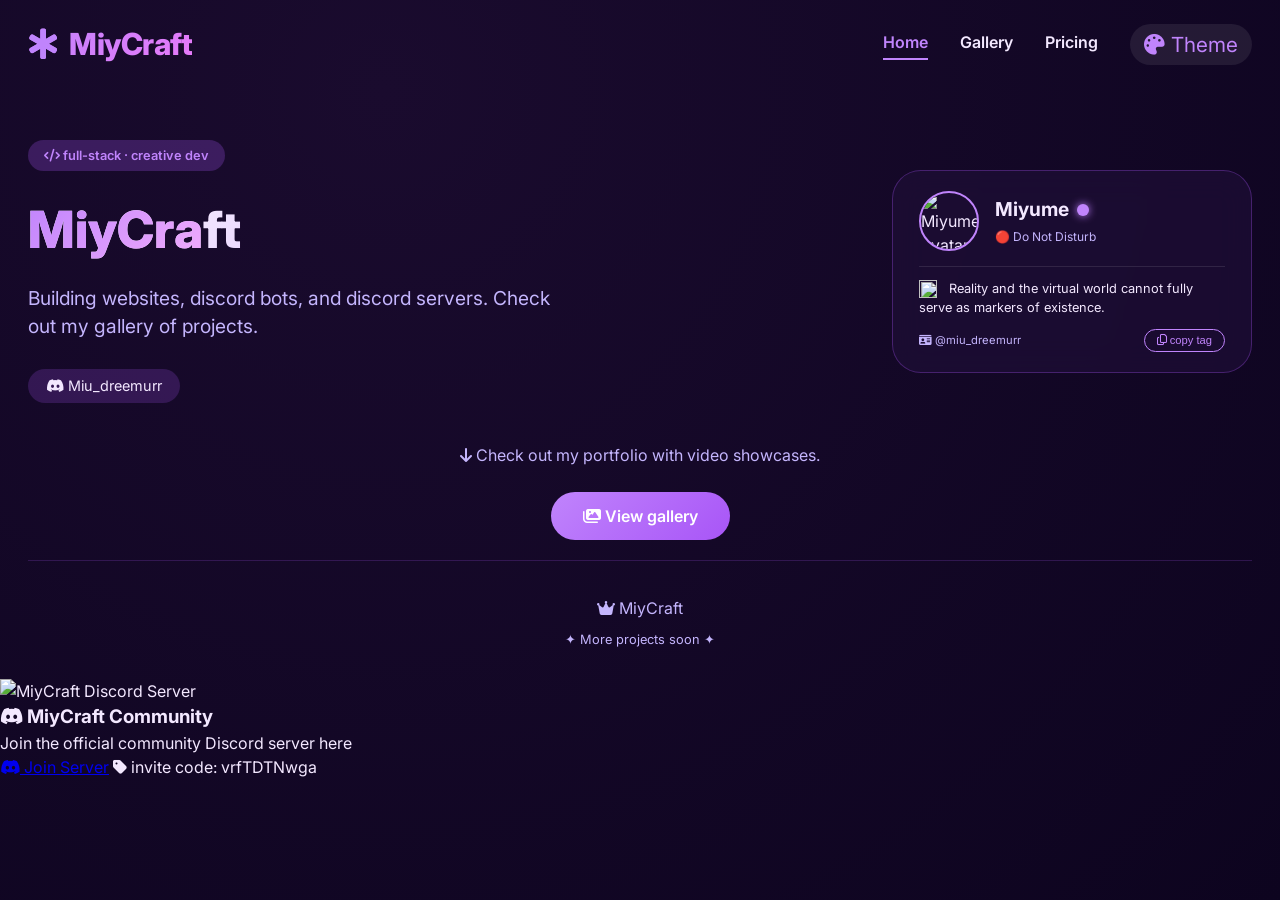
==== index.html @ d03a0222 "Update index.html" ====
<!DOCTYPE html>
<html lang="en">
<head>
    <meta charset="UTF-8">
    <meta name="viewport" content="width=device-width, initial-scale=1.0">
    <title>MiyCraft | Home</title>
    <link rel="stylesheet" href="https://cdnjs.cloudflare.com/ajax/libs/font-awesome/6.4.0/css/all.min.css">
    <link href="https://fonts.googleapis.com/css2?family=Inter:opsz,wght@14..32,300;14..32,400;14..32,600;14..32,700;14..32,800&display=swap" rel="stylesheet">
    <link rel="stylesheet" href="Styles/main.css">
</head>
<body>
    <div class="container">
        <!-- Navigation -->
        <nav class="navbar">
            <a href="index.html" class="logo">
                <i class="fas fa-star-of-life"></i> MiyCraft <span style="color: var(--primary);"></span>
            </a>
            <div class="nav-links">
                <a href="index.html" class="active"> Home </a>
                <a href="page2.html"> Gallery </a>
                <a href="page3.html"> Pricing </a>
                <button class="theme-toggle" id="themeSwitcher"><i class="fas fa-palette"></i> Theme</button>
            </div>
        </nav>

        <!-- Hero Section -->
        <div class="hero-section">
            <div class="dev-info">
                <div class="dev-badge"><i class="fas fa-code"></i> full-stack · creative dev</div>
                <h1><span style="background: linear-gradient(135deg, #c084fc, #f0abfc); -webkit-background-clip:text; background-clip:text; color:transparent;">MiyCra</span>ft</h1>
                <p class="dev-tagline">Building websites, discord bots, and discord servers. Check out my gallery of projects.</p>
                <div class="social-links">
                    <span class="social-badge"><i class="fab fa-discord"></i> Miu_dreemurr</span>
                </div>
            </div>

            <!-- Discord Presence Card with Real User -->
            <div class="discord-card">
                <div class="discord-header">
                    <img id="discordAvatar" class="discord-avatar" src="https://media.discordapp.net/attachments/1042520030799204443/1487931221370732765/9bdca6c7658816bc4db8c72f6656861d_6958034220176550142.png?ex=69caef6f&is=69c99def&hm=e791bcb2f83eee86cd84fc0058ce2e1362f819b1751beb1ea810585240723d12&=&format=webp&quality=lossless&width=805&height=805" alt="Discord Avatar">
                    <div class="discord-user-info">
                        <div class="discord-username">
                            <span id="discordUsername">Miu_dreemurr</span>
                            <span id="discordStatusDot" class="status-dot status-offline"></span>
                        </div>
                        <div class="discord-status-text" id="discordStatusText">Loading...</div>
                    </div>
                </div>
                <div class="discord-activity" id="discordActivity">
                    <i class="fas fa-spinner fa-pulse"></i> Fetching status...
                </div>
                <div style="margin-top: 12px; display: flex; justify-content: space-between; align-items: center;">
                    <span style="font-size: 0.7rem; color: var(--text-muted);"><i class="fas fa-id-card"></i> @<span id="discordUserId">Miu_dreemurr</span></span>
                    <button class="copy-btn" id="copyDiscordBtn"><i class="far fa-copy"></i> copy tag</button>
                </div>
            </div>
        </div>
        <!-- Quick Intro -->
        <div style="text-align: center; margin: 40px 0 20px;">
            <p style="color: var(--text-muted); max-width: 700px; margin: 0 auto;">
                <i class="fas fa-arrow-down"></i> Check out my portfolio with video showcases.
            </p>
            <a href="page2.html" style="display: inline-block; margin-top: 25px; background: linear-gradient(135deg, var(--primary), var(--primary-dark)); padding: 12px 32px; border-radius: 40px; color: white; text-decoration: none; font-weight: 600;">
                <i class="fas fa-images"></i> View gallery
            </a>
        </div>

        <footer class="footer">
            <p><i class="fas fa-crown"></i> MiyCraft</p>
            <p style="margin-top: 10px; font-size: 0.8rem;">✦ More projects soon ✦</p>
        </footer>
    </div>
        <!-- Discord Server Invite Section -->
<div class="discord-server-invite">
    <div class="server-invite-header">
        <img class="server-icon" src="https://images-ext-1.discordapp.net/external/UBAYI2Y2iTibE5dMik9ei4_8s_Qkjs0D5da7uOt4pjQ/https/cdn.discordapp.com/icons/1317073705494646784/560d6574b27b2acfd20a9137ebf30d51.webp?format=webp&width=160&height=160" alt="MiyCraft Discord Server">
        <div class="server-info">
            <h3><i class="fab fa-discord"></i> MiyCraft Community</h3>
            <p>Join the official community Discord server here</p>
        </div>
    </div>
    <div class="invite-link-container">
        <a href="https://discord.gg/vrfTDTNwga" target="_blank" class="invite-btn"><i class="fab fa-discord"></i> Join Server</a>
        <span class="invite-code"><i class="fas fa-tag"></i> invite code: vrfTDTNwga</span>
    </div>
</div>

    <script src="Scripts/main.js"></script>
</body>
</html>
---- Styles/main.css ----
/* styles/main.css - Miyume Dev Purple Theme with Theme Picker */

* {
    margin: 0;
    padding: 0;
    box-sizing: border-box;
}

body {
    font-family: 'Inter', 'Segoe UI', Tahoma, Geneva, Verdana, sans-serif;
    background: radial-gradient(circle at 30% 10%, var(--bg-start), var(--bg-end));
    color: var(--text-light);
    line-height: 1.5;
    transition: background 0.3s ease, color 0.2s ease;
    min-height: 100vh;
}

/* Default Purple Theme */
:root {
    --bg-start: #1a0b2e;
    --bg-end: #0d041f;
    --card-bg: rgba(30, 15, 55, 0.7);
    --border-glow: rgba(180, 90, 255, 0.5);
    --primary: #c084fc;
    --primary-dark: #a855f7;
    --accent: #e879f9;
    --text-light: #f3e8ff;
    --text-muted: #c4b5fd;
    --glass-border: 1px solid rgba(168, 85, 247, 0.3);
}

/* Theme 1: Light */
body.theme-light {
    --bg-start: #f5f0ff;
    --bg-end: #e9e2ff;
    --card-bg: rgba(255, 255, 255, 0.85);
    --border-glow: rgba(124, 58, 237, 0.4);
    --primary: #7c3aed;
    --primary-dark: #6d28d9;
    --accent: #c084fc;
    --text-light: #1e1a2f;
    --text-muted: #4c1d95;
}

/* Theme 2: Dark */
body.theme-dark {
    --bg-start: #050010;
    --bg-end: #020008;
    --card-bg: rgba(15, 8, 28, 0.85);
    --border-glow: rgba(168, 85, 247, 0.7);
    --primary: #d8b4fe;
    --primary-dark: #c084fc;
    --accent: #f0abfc;
    --text-light: #faf5ff;
    --text-muted: #c4b5fd;
}

/* Theme 3: Midnight Blue */
body.theme-midnight {
    --bg-start: #0a0f2a;
    --bg-end: #030617;
    --card-bg: rgba(10, 20, 50, 0.75);
    --border-glow: rgba(59, 130, 246, 0.5);
    --primary: #60a5fa;
    --primary-dark: #3b82f6;
    --accent: #818cf8;
    --text-light: #eef2ff;
    --text-muted: #a5b4fc;
}

/* Theme 4: Cherry Blossom */
body.theme-cherry {
    --bg-start: #2d1a2b;
    --bg-end: #1f0f1c;
    --card-bg: rgba(70, 30, 55, 0.75);
    --border-glow: rgba(244, 114, 182, 0.5);
    --primary: #f472b6;
    --primary-dark: #ec489a;
    --accent: #f9a8d4;
    --text-light: #fff0f5;
    --text-muted: #fbcfe8;
}

/* Theme 5: Ocean Teal */
body.theme-ocean {
    --bg-start: #0f2a2a;
    --bg-end: #051a1a;
    --card-bg: rgba(20, 60, 60, 0.75);
    --border-glow: rgba(45, 212, 191, 0.5);
    --primary: #2dd4bf;
    --primary-dark: #14b8a6;
    --accent: #5eead4;
    --text-light: #ecfdf5;
    --text-muted: #99f6e4;
}

/* Theme 6: Sunset Orange */
body.theme-sunset {
    --bg-start: #2d1a0f;
    --bg-end: #1f0f05;
    --card-bg: rgba(70, 45, 30, 0.75);
    --border-glow: rgba(251, 146, 60, 0.5);
    --primary: #fb923c;
    --primary-dark: #f97316;
    --accent: #fdba74;
    --text-light: #fff7ed;
    --text-muted: #fed7aa;
}

/* Theme 7: Forest Green */
body.theme-forest {
    --bg-start: #0f2a1a;
    --bg-end: #051a0f;
    --card-bg: rgba(30, 70, 40, 0.75);
    --border-glow: rgba(74, 222, 128, 0.5);
    --primary: #4ade80;
    --primary-dark: #22c55e;
    --accent: #86efac;
    --text-light: #f0fdf4;
    --text-muted: #bbf7d0;
}

/* Theme 8: Royal Gold */
body.theme-royal {
    --bg-start: #2a1f0f;
    --bg-end: #1a1205;
    --card-bg: rgba(70, 55, 30, 0.75);
    --border-glow: rgba(250, 204, 21, 0.5);
    --primary: #facc15;
    --primary-dark: #eab308;
    --accent: #fde047;
    --text-light: #fefce8;
    --text-muted: #fef08a;
}

/* Theme 9: Cyberpunk */
body.theme-cyber {
    --bg-start: #1a0f2a;
    --bg-end: #0a0515;
    --card-bg: rgba(40, 20, 60, 0.85);
    --border-glow: rgba(0, 255, 255, 0.6);
    --primary: #0ff;
    --primary-dark: #0cc;
    --accent: #f0f;
    --text-light: #e0f2fe;
    --text-muted: #a5f3fc;
}

/* Theme 10: Lavender Dream */
body.theme-lavender {
    --bg-start: #2a1a3a;
    --bg-end: #1a0f2a;
    --card-bg: rgba(60, 40, 90, 0.75);
    --border-glow: rgba(192, 132, 252, 0.6);
    --primary: #c084fc;
    --primary-dark: #a855f7;
    --accent: #e9d5ff;
    --text-light: #faf5ff;
    --text-muted: #d9c9ff;
}

.container {
    max-width: 1300px;
    margin: 0 auto;
    padding: 0 28px;
}

/* Navigation */
.navbar {
    display: flex;
    justify-content: space-between;
    align-items: center;
    padding: 22px 0;
    flex-wrap: wrap;
    gap: 18px;
}

.logo {
    font-size: 1.9rem;
    font-weight: 800;
    background: linear-gradient(135deg, var(--primary), var(--accent));
    -webkit-background-clip: text;
    background-clip: text;
    color: transparent;
    letter-spacing: -0.5px;
    text-decoration: none;
}

.logo i {
    background: none;
    color: var(--primary);
    margin-right: 6px;
}

.nav-links {
    display: flex;
    gap: 32px;
    align-items: center;
}

.nav-links a {
    color: var(--text-light);
    text-decoration: none;
    font-weight: 600;
    transition: 0.2s;
    border-bottom: 2px solid transparent;
    padding-bottom: 4px;
}

.nav-links a:hover,
.nav-links a.active {
    border-bottom-color: var(--primary);
    color: var(--primary);
}

.theme-toggle {
    background: rgba(255, 255, 255, 0.08);
    border: none;
    font-size: 1.3rem;
    cursor: pointer;
    padding: 8px 14px;
    border-radius: 40px;
    color: var(--primary);
    transition: 0.2s;
    font-family: inherit;
    position: relative;
}

/* Theme Picker Modal */
.theme-picker-modal {
    position: fixed;
    top: 0;
    left: 0;
    width: 100%;
    height: 100%;
    background: rgba(0, 0, 0, 0.7);
    backdrop-filter: blur(8px);
    z-index: 2000;
    display: flex;
    align-items: center;
    justify-content: center;
    visibility: hidden;
    opacity: 0;
    transition: 0.2s;
}

.theme-picker-modal.active {
    visibility: visible;
    opacity: 1;
}

.theme-picker-content {
    background: var(--card-bg);
    backdrop-filter: blur(20px);
    border-radius: 2rem;
    padding: 28px;
    max-width: 500px;
    width: 90%;
    border: var(--glass-border);
    text-align: center;
}

.theme-picker-content h3 {
    color: var(--primary);
    margin-bottom: 20px;
    font-size: 1.5rem;
}

.theme-grid {
    display: grid;
    grid-template-columns: repeat(auto-fill, minmax(100px, 1fr));
    gap: 12px;
    margin: 20px 0;
}

.theme-option {
    padding: 12px 8px;
    border-radius: 40px;
    cursor: pointer;
    font-weight: 600;
    transition: all 0.2s;
    text-align: center;
    font-size: 0.85rem;
}

.theme-option:hover {
    transform: scale(1.02);
}

.close-theme-picker {
    background: var(--primary);
    border: none;
    padding: 10px 24px;
    border-radius: 40px;
    color: white;
    cursor: pointer;
    font-weight: 600;
    margin-top: 12px;
}

/* Hero Section */
.hero-section {
    display: flex;
    flex-wrap: wrap;
    gap: 40px;
    margin: 50px 0 40px;
    align-items: center;
    justify-content: space-between;
}

.dev-info {
    flex: 1.2;
}

.dev-badge {
    display: inline-block;
    background: rgba(168, 85, 247, 0.25);
    padding: 6px 16px;
    border-radius: 40px;
    font-size: 0.8rem;
    font-weight: 600;
    color: var(--primary);
    margin-bottom: 20px;
}

.dev-info h1 {
    font-size: 3.2rem;
    font-weight: 800;
    background: linear-gradient(135deg, #fff, var(--primary));
    -webkit-background-clip: text;
    background-clip: text;
    color: transparent;
    margin-bottom: 16px;
}

.dev-tagline {
    font-size: 1.2rem;
    color: var(--text-muted);
    margin-bottom: 28px;
    max-width: 550px;
}

.social-links {
    display: flex;
    gap: 14px;
    flex-wrap: wrap;
    margin-top: 12px;
}

.social-badge {
    background: rgba(168, 85, 247, 0.2);
    padding: 6px 18px;
    border-radius: 30px;
    font-size: 0.9rem;
}

/* Discord Card with Real User */
.discord-card {
    background: var(--card-bg);
    backdrop-filter: blur(16px);
    border-radius: 1.8rem;
    padding: 20px 26px;
    border: var(--glass-border);
    max-width: 360px;
    width: 100%;
    transition: all 0.3s;
}

.discord-header {
    display: flex;
    align-items: center;
    gap: 16px;
    margin-bottom: 15px;
}

.discord-avatar {
    width: 60px;
    height: 60px;
    border-radius: 50%;
    object-fit: cover;
    border: 2px solid var(--primary);
}

.discord-user-info {
    flex: 1;
}

.discord-username {
    font-weight: 700;
    font-size: 1.2rem;
    display: flex;
    align-items: center;
    gap: 8px;
    flex-wrap: wrap;
}

.status-dot {
    width: 12px;
    height: 12px;
    border-radius: 50%;
    display: inline-block;
}

.status-online { background: #23a55a; box-shadow: 0 0 6px #23a55a; }
.status-idle { background: #f0b232; }
.status-dnd { background: #ed4245; }
.status-offline { background: #80848e; }

.discord-badge {
    font-size: 0.7rem;
    background: rgba(88, 101, 242, 0.3);
    padding: 2px 8px;
    border-radius: 20px;
}

.discord-status-text {
    font-size: 0.75rem;
    color: var(--text-muted);
    margin-top: 4px;
}

.discord-activity {
    margin-top: 12px;
    padding-top: 12px;
    border-top: 1px solid rgba(255, 255, 255, 0.1);
    font-size: 0.8rem;
}

.copy-btn {
    background: none;
    border: 1px solid var(--primary);
    padding: 4px 12px;
    border-radius: 30px;
    color: var(--primary);
    cursor: pointer;
    font-size: 0.7rem;
    transition: 0.2s;
}

.copy-btn:hover {
    background: var(--primary);
    color: #0f071b;
}

/* Gallery Page Styles */
.gallery-header {
    margin: 30px 0 20px;
    text-align: center;
}

.gallery-header h2 {
    font-size: 2.2rem;
    background: linear-gradient(125deg, var(--primary), var(--accent));
    -webkit-background-clip: text;
    background-clip: text;
    color: transparent;
}

.filter-bar {
    display: flex;
    justify-content: center;
    gap: 18px;
    flex-wrap: wrap;
    margin: 30px 0 40px;
}

.filter-btn {
    background: rgba(168, 85, 247, 0.2);
    border: none;
    padding: 10px 28px;
    border-radius: 40px;
    font-weight: 600;
    color: var(--text-light);
    cursor: pointer;
    backdrop-filter: blur(4px);
    transition: all 0.2s;
    font-family: inherit;
}

.filter-btn.active,
.filter-btn:hover {
    background: var(--primary);
    color: #0f071b;
    box-shadow: 0 4px 14px rgba(168, 85, 247, 0.5);
}

.gallery-grid {
    display: grid;
    grid-template-columns: repeat(auto-fill, minmax(340px, 1fr));
    gap: 32px;
    margin: 30px 0 60px;
}

.project-card {
    background: var(--card-bg);
    backdrop-filter: blur(12px);
    border-radius: 1.8rem;
    overflow: hidden;
    border: var(--glass-border);
    transition: all 0.3s ease;
    display: flex;
    flex-direction: column;
}

.project-card:hover {
    transform: translateY(-6px);
    border-color: var(--primary);
    box-shadow: 0 20px 30px -12px rgba(0, 0, 0, 0.4);
}

.video-wrapper {
    position: relative;
    padding-bottom: 56.25%;
    height: 0;
    background: #0a0415;
}

.video-wrapper iframe {
    position: absolute;
    top: 0;
    left: 0;
    width: 100%;
    height: 100%;
    border: none;
}

.card-content {
    padding: 20px;
}

.card-content h3 {
    font-size: 1.45rem;
    margin-bottom: 8px;
    color: var(--primary);
}

.card-content p {
    color: var(--text-muted);
    font-size: 0.85rem;
    margin-bottom: 12px;
    line-height: 1.45;
}

.tech-stack {
    display: flex;
    flex-wrap: wrap;
    gap: 8px;
    margin: 12px 0;
}

.tech-badge {
    background: rgba(168, 85, 247, 0.2);
    padding: 4px 12px;
    border-radius: 30px;
    font-size: 0.7rem;
    font-weight: 500;
}

.card-footer {
    display: flex;
    justify-content: space-between;
    align-items: center;
    margin-top: 12px;
}

.project-type {
    font-size: 0.7rem;
    background: rgba(124, 58, 237, 0.3);
    padding: 4px 12px;
    border-radius: 30px;
}

.yt-link {
    color: var(--primary);
    text-decoration: none;
    font-weight: 600;
    font-size: 0.8rem;
    display: inline-flex;
    align-items: center;
    gap: 6px;
}

.back-home {
    display: inline-flex;
    align-items: center;
    gap: 8px;
    margin: 20px 0 10px;
    color: var(--primary);
    text-decoration: none;
    font-weight: 500;
}

/* Footer */
.footer {
    text-align: center;
    padding: 35px 0 30px;
    border-top: 1px solid rgba(168, 85, 247, 0.2);
    margin-top: 20px;
    color: var(--text-muted);
}

/* Responsive */
@media (max-width: 700px) {
    .hero-section {
        flex-direction: column;
    }
    .gallery-grid {
        grid-template-columns: 1fr;
    }
    .dev-info h1 {
        font-size: 2.3rem;
    }
    .nav-links {
        gap: 20px;
    }
    .theme-grid {
        grid-template-columns: repeat(auto-fill, minmax(80px, 1fr));
    }
}
/* Visitor Counter Styles */
.visitor-counter-wrapper {
    margin-top: 16px;
    padding-top: 12px;
    border-top: 1px solid rgba(255, 255, 255, 0.1);
    display: flex;
    align-items: center;
    gap: 12px;
}

.counter-icon {
    width: 36px;
    height: 36px;
    background: rgba(168, 85, 247, 0.2);
    border-radius: 50%;
    display: flex;
    align-items: center;
    justify-content: center;
    font-size: 1.1rem;
    color: var(--primary);
}

.counter-stats {
    display: flex;
    flex-direction: column;
}

.counter-label {
    font-size: 0.65rem;
    text-transform: uppercase;
    letter-spacing: 1px;
    color: var(--text-muted);
    opacity: 0.7;
}

.counter-number {
    font-size: 1.4rem;
    font-weight: 700;
    color: var(--primary);
    line-height: 1.2;
}
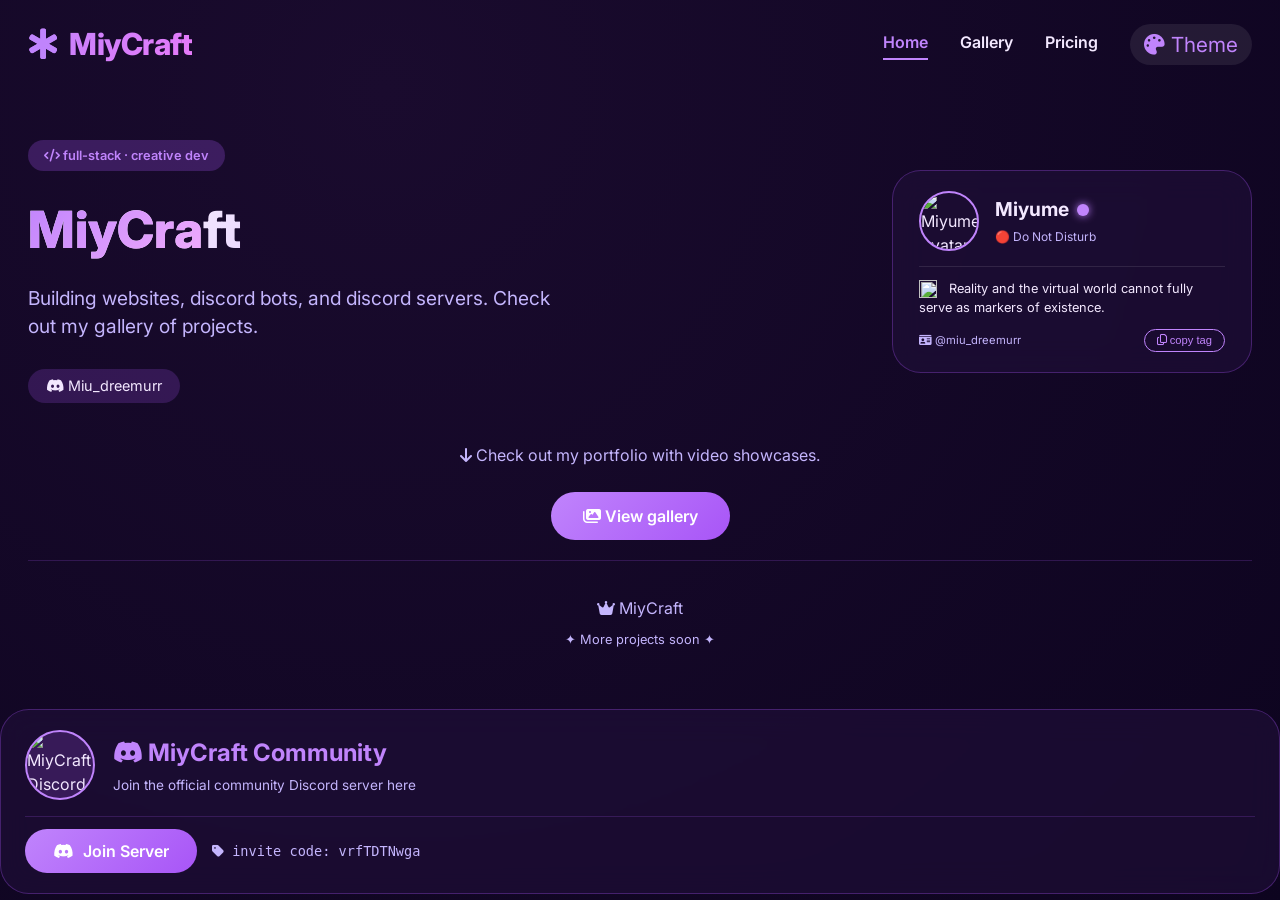
==== commit 881f93ee: "Update index.html" ====
--- a/index.html
+++ b/index.html
@@ -70,7 +70,7 @@
             <p style="margin-top: 10px; font-size: 0.8rem;">✦ More projects soon ✦</p>
         </footer>
     </div>
-        <!-- Discord Server Invite Section -->
+    <!-- Discord Server Invite Section -->
 <div class="discord-server-invite">
     <div class="server-invite-header">
         <img class="server-icon" src="https://images-ext-1.discordapp.net/external/UBAYI2Y2iTibE5dMik9ei4_8s_Qkjs0D5da7uOt4pjQ/https/cdn.discordapp.com/icons/1317073705494646784/560d6574b27b2acfd20a9137ebf30d51.webp?format=webp&width=160&height=160" alt="MiyCraft Discord Server">
--- a/Styles/main.css
+++ b/Styles/main.css
@@ -1,4 +1,4 @@
-/* styles/main.css - Miyume Dev Purple Theme with Theme Picker */
+/* MiyCraft Main */
 
 * {
     margin: 0;
@@ -658,4 +658,71 @@
     color: var(--primary);
     line-height: 1.2;
 }
-
+/* Discord Server Invite Section */
+.discord-server-invite {
+    margin: 30px 0 20px;
+    padding: 20px 24px;
+    background: var(--card-bg);
+    backdrop-filter: blur(16px);
+    border-radius: 1.8rem;
+    border: var(--glass-border);
+    transition: all 0.3s ease;
+}
+.discord-server-invite:hover {
+    border-color: var(--primary);
+    transform: translateY(-3px);
+}
+.server-invite-header {
+    display: flex;
+    align-items: center;
+    gap: 18px;
+    flex-wrap: wrap;
+    margin-bottom: 16px;
+}
+.server-icon {
+    width: 70px;
+    height: 70px;
+    border-radius: 50%;
+    object-fit: cover;
+    border: 2px solid var(--primary);
+    background: rgba(168, 85, 247, 0.2);
+}
+.server-info h3 {
+    font-size: 1.5rem;
+    margin-bottom: 4px;
+    color: var(--primary);
+}
+.server-info p {
+    color: var(--text-muted);
+    font-size: 0.85rem;
+}
+.invite-link-container {
+    display: flex;
+    align-items: center;
+    gap: 15px;
+    flex-wrap: wrap;
+    margin-top: 12px;
+    padding-top: 12px;
+    border-top: 1px solid rgba(168, 85, 247, 0.2);
+}
+.invite-btn {
+    background: linear-gradient(135deg, var(--primary), var(--primary-dark));
+    padding: 10px 28px;
+    border-radius: 40px;
+    color: white;
+    text-decoration: none;
+    font-weight: 600;
+    display: inline-flex;
+    align-items: center;
+    gap: 10px;
+    transition: 0.2s;
+}
+.invite-btn:hover {
+    transform: scale(1.02);
+    box-shadow: 0 4px 14px rgba(168, 85, 247, 0.4);
+}
+.invite-code {
+    font-size: 0.85rem;
+    color: var(--text-muted);
+    font-family: monospace;
+}
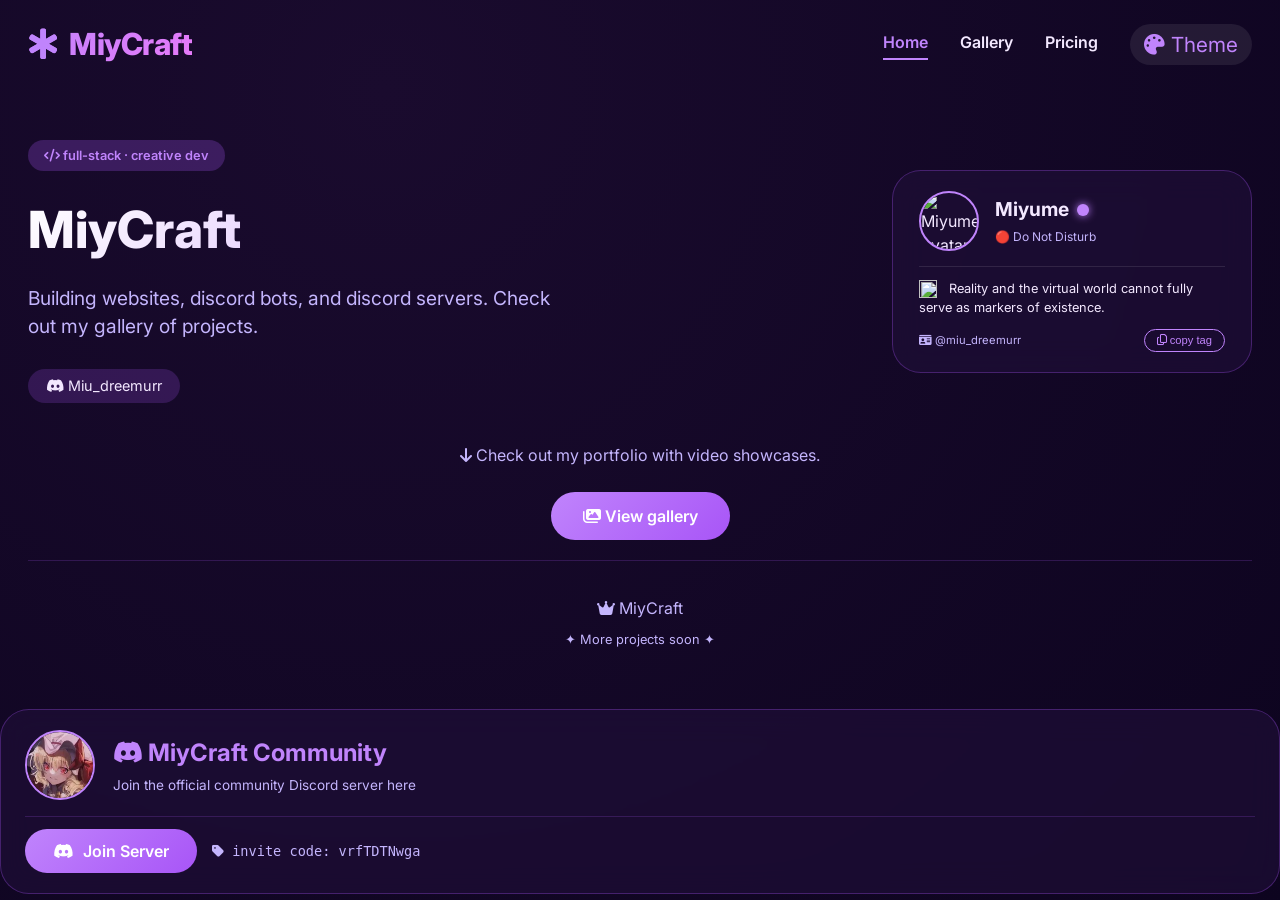
==== commit 6c2a2f21: "Update index.html" ====
--- a/index.html
+++ b/index.html
@@ -27,7 +27,7 @@
         <div class="hero-section">
             <div class="dev-info">
                 <div class="dev-badge"><i class="fas fa-code"></i> full-stack · creative dev</div>
-                <h1><span style="background: linear-gradient(135deg, #c084fc, #f0abfc); -webkit-background-clip:text; background-clip:text; color:transparent;">MiyCra</span>ft</h1>
+                <h1><span style="background: linear-gradient(135deg, #c084fc, #f0abfc); -webkit-background-clip:text; background-clip:text; color:transparent;"></span>MiyCraft</h1>
                 <p class="dev-tagline">Building websites, discord bots, and discord servers. Check out my gallery of projects.</p>
                 <div class="social-links">
                     <span class="social-badge"><i class="fab fa-discord"></i> Miu_dreemurr</span>
@@ -73,7 +73,7 @@
     <!-- Discord Server Invite Section -->
 <div class="discord-server-invite">
     <div class="server-invite-header">
-        <img class="server-icon" src="https://images-ext-1.discordapp.net/external/UBAYI2Y2iTibE5dMik9ei4_8s_Qkjs0D5da7uOt4pjQ/https/cdn.discordapp.com/icons/1317073705494646784/560d6574b27b2acfd20a9137ebf30d51.webp?format=webp&width=160&height=160" alt="MiyCraft Discord Server">
+       <img class="server-icon" src="Images/server.png" alt="MiyCraft Discord Server">
         <div class="server-info">
             <h3><i class="fab fa-discord"></i> MiyCraft Community</h3>
             <p>Join the official community Discord server here</p>
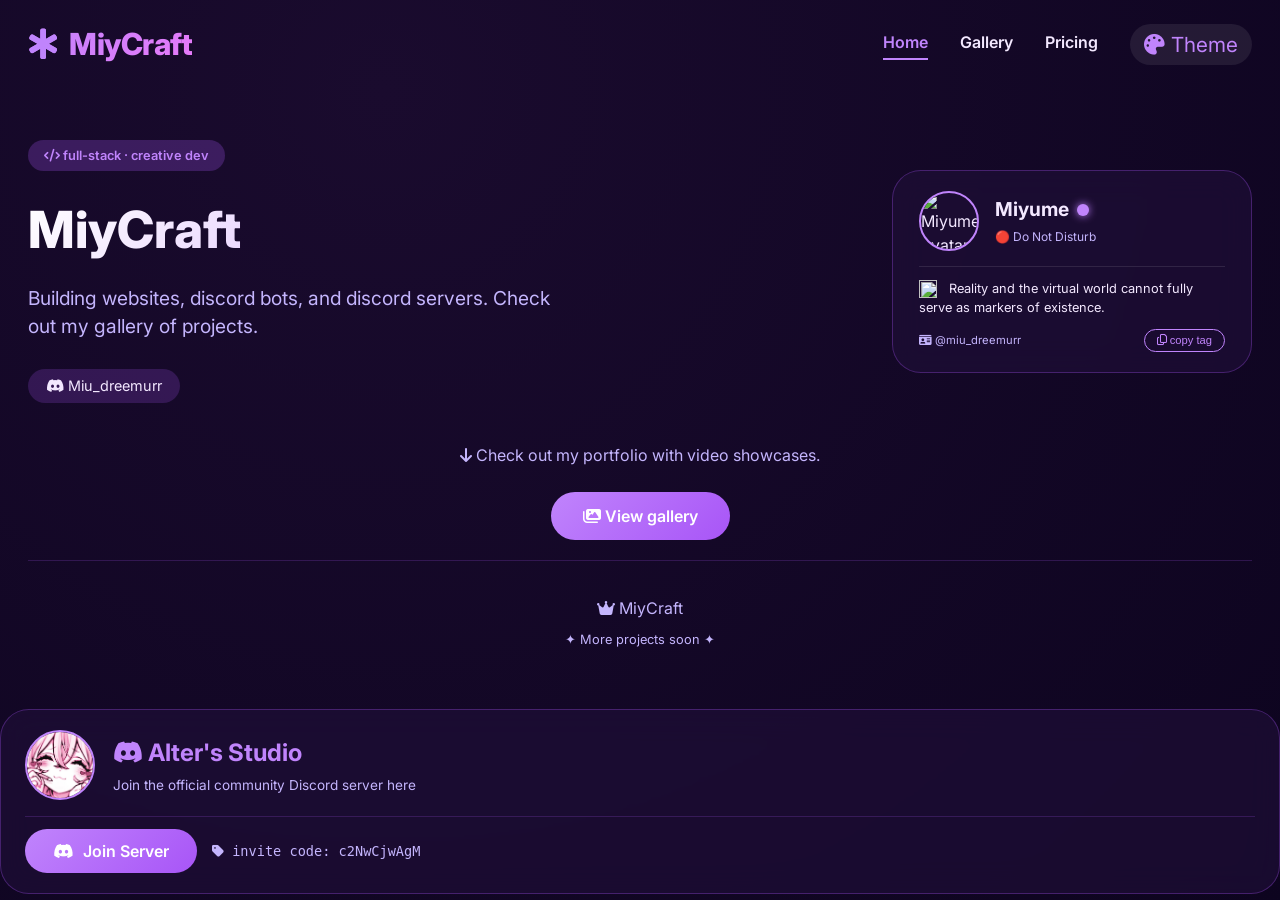
==== commit d6a97241: "Update index.html" ====
--- a/index.html
+++ b/index.html
@@ -75,13 +75,13 @@
     <div class="server-invite-header">
        <img class="server-icon" src="Images/server.png" alt="MiyCraft Discord Server">
         <div class="server-info">
-            <h3><i class="fab fa-discord"></i> MiyCraft Community</h3>
+            <h3><i class="fab fa-discord"></i> Alter's Studio </h3>
             <p>Join the official community Discord server here</p>
         </div>
     </div>
     <div class="invite-link-container">
-        <a href="https://discord.gg/vrfTDTNwga" target="_blank" class="invite-btn"><i class="fab fa-discord"></i> Join Server</a>
-        <span class="invite-code"><i class="fas fa-tag"></i> invite code: vrfTDTNwga</span>
+        <a href="https://discord.gg/c2NwCjwAgM" target="_blank" class="invite-btn"><i class="fab fa-discord"></i> Join Server</a>
+        <span class="invite-code"><i class="fas fa-tag"></i> invite code: c2NwCjwAgM</span>
     </div>
 </div>
 
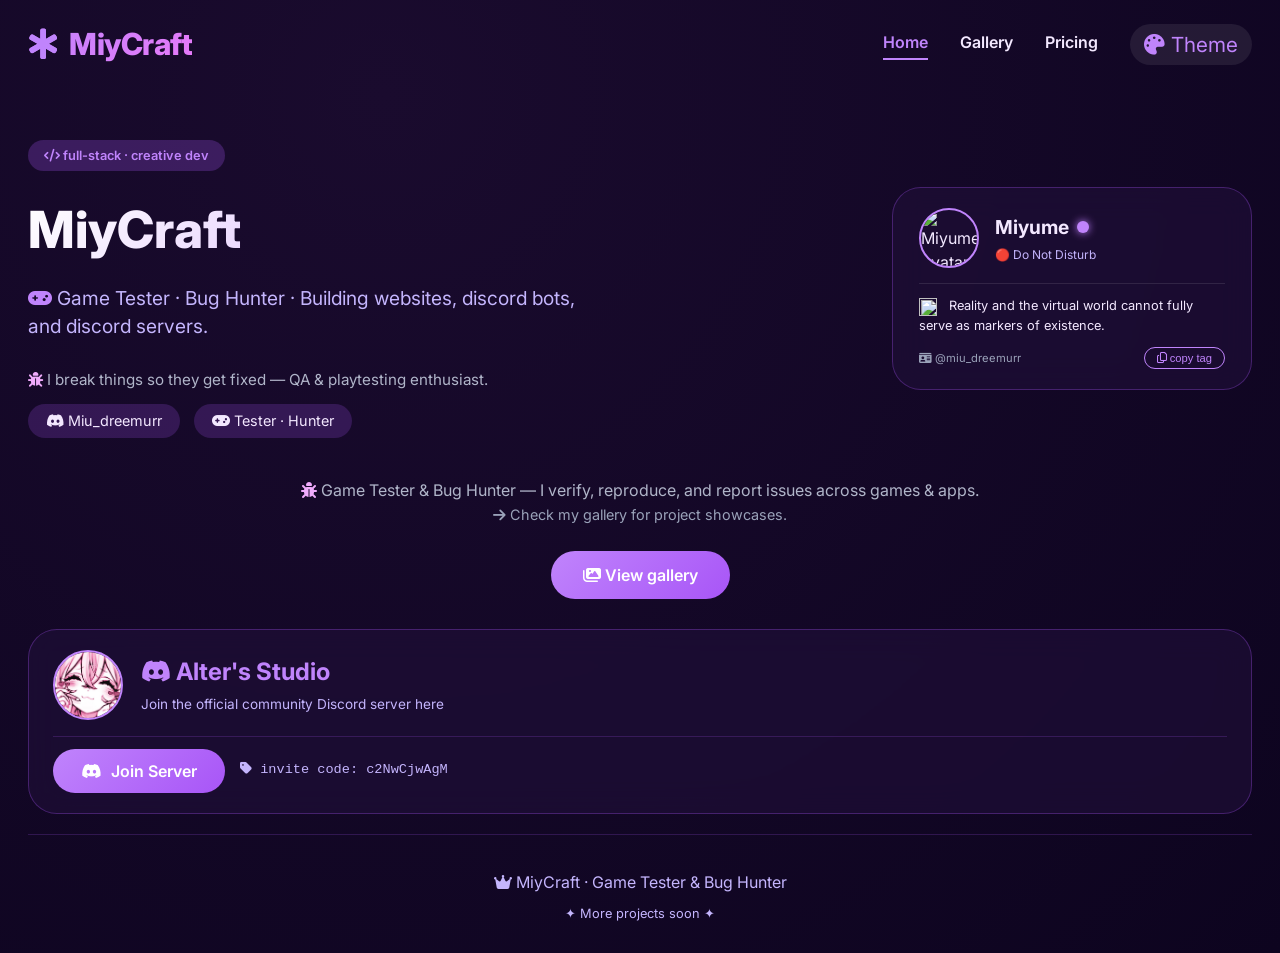
==== commit 06b2774d: "Update index.html" ====
--- a/index.html
+++ b/index.html
@@ -1,19 +1,19 @@
 <!DOCTYPE html>
 <html lang="en">
 <head>
-    <meta charset="UTF-8">
-    <meta name="viewport" content="width=device-width, initial-scale=1.0">
+    <meta charset="UTF-8" />
+    <meta name="viewport" content="width=device-width, initial-scale=1.0" />
     <title>MiyCraft | Home</title>
-    <link rel="stylesheet" href="https://cdnjs.cloudflare.com/ajax/libs/font-awesome/6.4.0/css/all.min.css">
-    <link href="https://fonts.googleapis.com/css2?family=Inter:opsz,wght@14..32,300;14..32,400;14..32,600;14..32,700;14..32,800&display=swap" rel="stylesheet">
-    <link rel="stylesheet" href="Styles/main.css">
+    <link rel="stylesheet" href="https://cdnjs.cloudflare.com/ajax/libs/font-awesome/6.4.0/css/all.min.css" />
+    <link href="https://fonts.googleapis.com/css2?family=Inter:opsz,wght@14..32,300;14..32,400;14..32,600;14..32,700;14..32,800&display=swap" rel="stylesheet" />
+    <link rel="stylesheet" href="Styles/main.css" />
 </head>
 <body>
     <div class="container">
         <!-- Navigation -->
         <nav class="navbar">
             <a href="index.html" class="logo">
-                <i class="fas fa-star-of-life"></i> MiyCraft <span style="color: var(--primary);"></span>
+                <i class="fas fa-star-of-life"></i> MiyCraft
             </a>
             <div class="nav-links">
                 <a href="index.html" class="active"> Home </a>
@@ -27,64 +27,77 @@
         <div class="hero-section">
             <div class="dev-info">
                 <div class="dev-badge"><i class="fas fa-code"></i> full-stack · creative dev</div>
-                <h1><span style="background: linear-gradient(135deg, #c084fc, #f0abfc); -webkit-background-clip:text; background-clip:text; color:transparent;"></span>MiyCraft</h1>
-                <p class="dev-tagline">Building websites, discord bots, and discord servers. Check out my gallery of projects.</p>
+                <h1>MiyCraft</h1>
+                <p class="dev-tagline">
+                    <i class="fas fa-gamepad" style="color:#c084fc;"></i> 
+                    Game Tester · Bug Hunter · Building websites, discord bots, and discord servers.
+                </p>
+                <p style="color: #b0b5c9; margin-top: 6px; font-size: 0.95rem;">
+                    <i class="fas fa-bug" style="color:#f0abfc;"></i> 
+                    I break things so they get fixed — QA &amp; playtesting enthusiast.
+                </p>
                 <div class="social-links">
                     <span class="social-badge"><i class="fab fa-discord"></i> Miu_dreemurr</span>
+                    <span class="social-badge"><i class="fas fa-gamepad"></i> Tester · Hunter</span>
                 </div>
             </div>
 
             <!-- Discord Presence Card with Real User -->
             <div class="discord-card">
                 <div class="discord-header">
-                    <img id="discordAvatar" class="discord-avatar" src="https://media.discordapp.net/attachments/1042520030799204443/1487931221370732765/9bdca6c7658816bc4db8c72f6656861d_6958034220176550142.png?ex=69caef6f&is=69c99def&hm=e791bcb2f83eee86cd84fc0058ce2e1362f819b1751beb1ea810585240723d12&=&format=webp&quality=lossless&width=805&height=805" alt="Discord Avatar">
+                    <img id="discordAvatar" class="discord-avatar" src="https://media.discordapp.net/attachments/1042520030799204443/1487931221370732765/9bdca6c7658816bc4db8c72f6656861d_6958034220176550142.png?ex=69caef6f&is=69c99def&hm=e791bcb2f83eee86cd84fc0058ce2e1362f819b1751beb1ea810585240723d12&=&format=webp&quality=lossless&width=805&height=805" alt="Discord Avatar" />
                     <div class="discord-user-info">
                         <div class="discord-username">
                             <span id="discordUsername">Miu_dreemurr</span>
                             <span id="discordStatusDot" class="status-dot status-offline"></span>
                         </div>
-                        <div class="discord-status-text" id="discordStatusText">Loading...</div>
+                        <div class="discord-status-text" id="discordStatusText">🎮 testing &amp; hunting bugs</div>
                     </div>
                 </div>
                 <div class="discord-activity" id="discordActivity">
-                    <i class="fas fa-spinner fa-pulse"></i> Fetching status...
+                    <i class="fas fa-search" style="margin-right:6px;"></i> Currently: Playtesting · bug reports
                 </div>
                 <div style="margin-top: 12px; display: flex; justify-content: space-between; align-items: center;">
-                    <span style="font-size: 0.7rem; color: var(--text-muted);"><i class="fas fa-id-card"></i> @<span id="discordUserId">Miu_dreemurr</span></span>
+                    <span style="font-size: 0.7rem; color: #9aa2b9;"><i class="fas fa-id-card"></i> @<span id="discordUserId">Miu_dreemurr</span></span>
                     <button class="copy-btn" id="copyDiscordBtn"><i class="far fa-copy"></i> copy tag</button>
                 </div>
             </div>
         </div>
-        <!-- Quick Intro -->
+
+        <!-- Quick Intro + Game Tester highlight -->
         <div style="text-align: center; margin: 40px 0 20px;">
-            <p style="color: var(--text-muted); max-width: 700px; margin: 0 auto;">
-                <i class="fas fa-arrow-down"></i> Check out my portfolio with video showcases.
+            <p style="color: #b0b5c9; max-width: 700px; margin: 0 auto;">
+                <i class="fas fa-bug" style="color:#f0abfc;"></i> 
+                Game Tester &amp; Bug Hunter — I verify, reproduce, and report issues across games &amp; apps.
+                <br /><span style="font-size:0.9rem; color:#9aa2b9;"><i class="fas fa-arrow-right"></i> Check my gallery for project showcases.</span>
             </p>
-            <a href="page2.html" style="display: inline-block; margin-top: 25px; background: linear-gradient(135deg, var(--primary), var(--primary-dark)); padding: 12px 32px; border-radius: 40px; color: white; text-decoration: none; font-weight: 600;">
+            <a href="page2.html" style="display: inline-block; margin-top: 25px; background: linear-gradient(135deg, #c084fc, #a855f7); padding: 12px 32px; border-radius: 40px; color: white; text-decoration: none; font-weight: 600;">
                 <i class="fas fa-images"></i> View gallery
             </a>
         </div>
 
+        <!-- Discord Server Invite Section -->
+        <div class="discord-server-invite">
+            <div class="server-invite-header">
+                <img class="server-icon" src="Images/server.png" alt="MiyCraft Discord Server" />
+                <div class="server-info">
+                    <h3><i class="fab fa-discord"></i> Alter's Studio</h3>
+                    <p>Join the official community Discord server here</p>
+                </div>
+            </div>
+            <div class="invite-link-container">
+                <a href="https://discord.gg/c2NwCjwAgM" target="_blank" class="invite-btn"><i class="fab fa-discord"></i> Join Server</a>
+                <span class="invite-code"><i class="fas fa-tag"></i> invite code: c2NwCjwAgM</span>
+            </div>
+        </div>
+
         <footer class="footer">
-            <p><i class="fas fa-crown"></i> MiyCraft</p>
+            <p><i class="fas fa-crown"></i> MiyCraft · Game Tester &amp; Bug Hunter</p>
             <p style="margin-top: 10px; font-size: 0.8rem;">✦ More projects soon ✦</p>
         </footer>
     </div>
-    <!-- Discord Server Invite Section -->
-<div class="discord-server-invite">
-    <div class="server-invite-header">
-       <img class="server-icon" src="Images/server.png" alt="MiyCraft Discord Server">
-        <div class="server-info">
-            <h3><i class="fab fa-discord"></i> Alter's Studio </h3>
-            <p>Join the official community Discord server here</p>
-        </div>
-    </div>
-    <div class="invite-link-container">
-        <a href="https://discord.gg/c2NwCjwAgM" target="_blank" class="invite-btn"><i class="fab fa-discord"></i> Join Server</a>
-        <span class="invite-code"><i class="fas fa-tag"></i> invite code: c2NwCjwAgM</span>
-    </div>
-</div>
 
+    <!-- external scripts (no inline style/script) -->
     <script src="Scripts/main.js"></script>
 </body>
 </html>
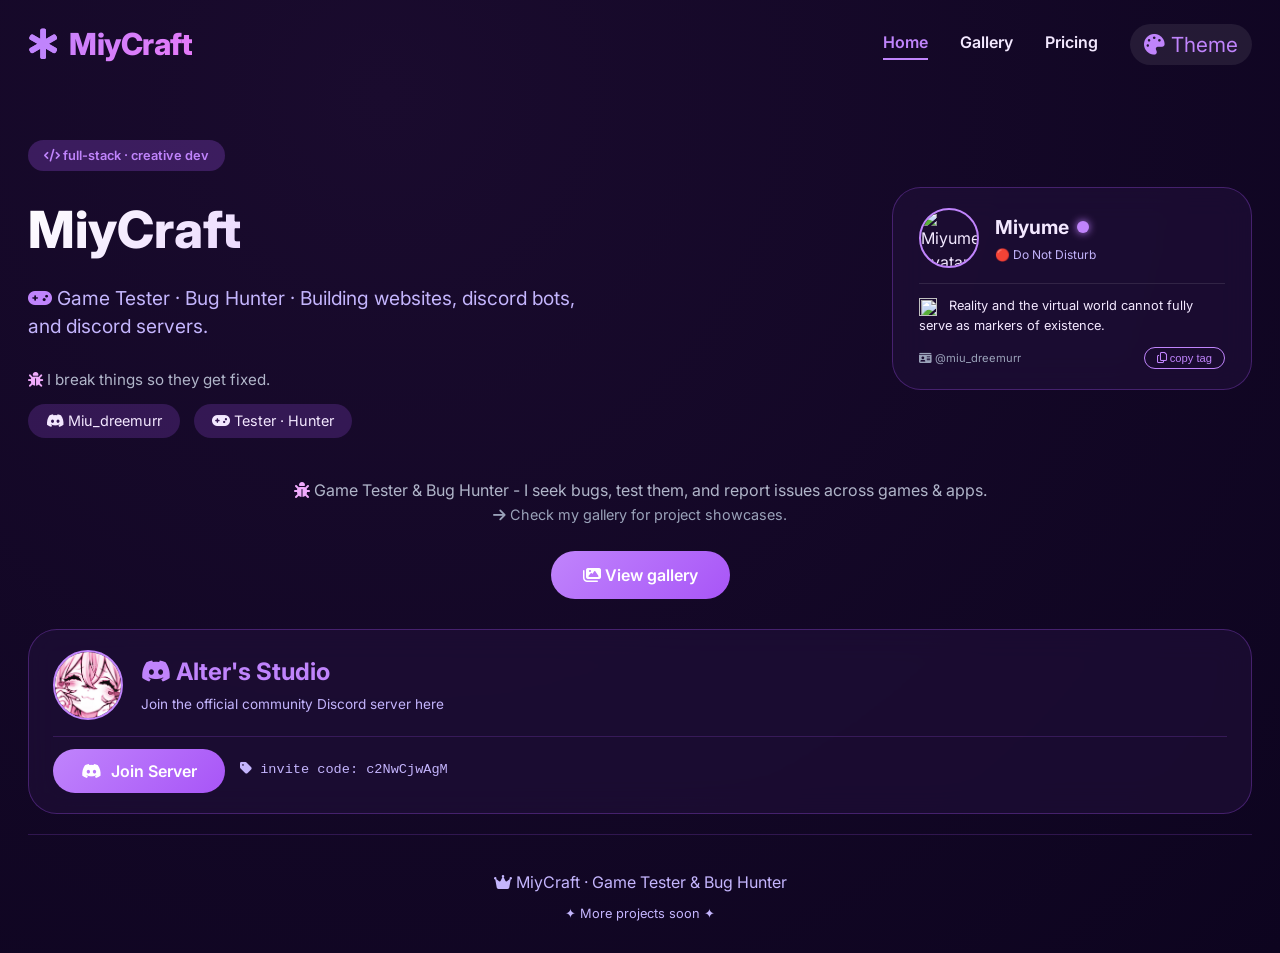
==== commit f043084c: "Update index.html" ====
--- a/index.html
+++ b/index.html
@@ -34,7 +34,7 @@
                 </p>
                 <p style="color: #b0b5c9; margin-top: 6px; font-size: 0.95rem;">
                     <i class="fas fa-bug" style="color:#f0abfc;"></i> 
-                    I break things so they get fixed — QA &amp; playtesting enthusiast.
+                    I break things so they get fixed.
                 </p>
                 <div class="social-links">
                     <span class="social-badge"><i class="fab fa-discord"></i> Miu_dreemurr</span>
@@ -68,7 +68,7 @@
         <div style="text-align: center; margin: 40px 0 20px;">
             <p style="color: #b0b5c9; max-width: 700px; margin: 0 auto;">
                 <i class="fas fa-bug" style="color:#f0abfc;"></i> 
-                Game Tester &amp; Bug Hunter — I verify, reproduce, and report issues across games &amp; apps.
+                Game Tester &amp; Bug Hunter - I seek bugs, test them, and report issues across games &amp; apps.
                 <br /><span style="font-size:0.9rem; color:#9aa2b9;"><i class="fas fa-arrow-right"></i> Check my gallery for project showcases.</span>
             </p>
             <a href="page2.html" style="display: inline-block; margin-top: 25px; background: linear-gradient(135deg, #c084fc, #a855f7); padding: 12px 32px; border-radius: 40px; color: white; text-decoration: none; font-weight: 600;">
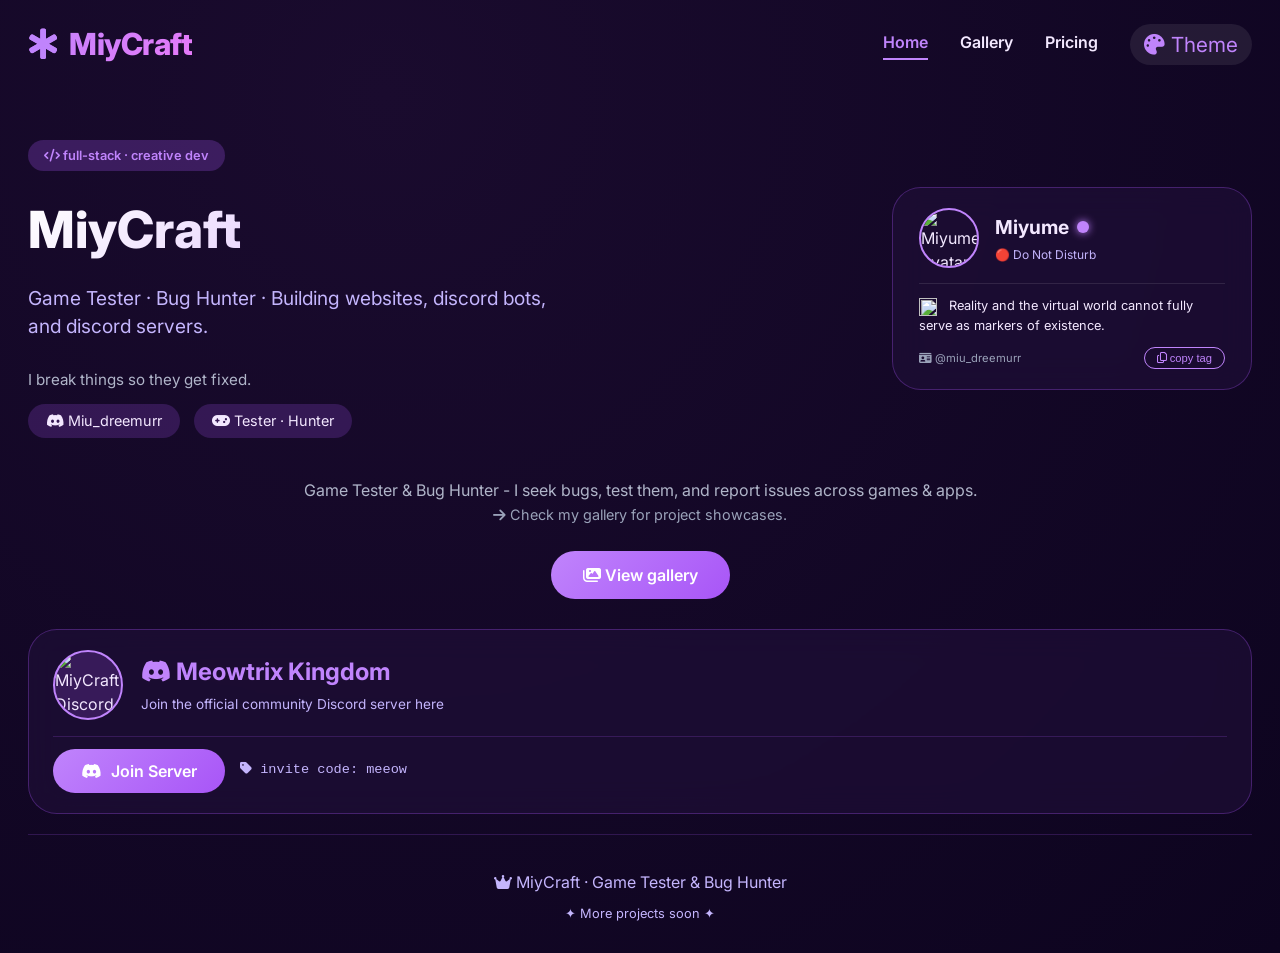
==== commit 67763f7f: "Update index.html" ====
--- a/index.html
+++ b/index.html
@@ -29,11 +29,9 @@
                 <div class="dev-badge"><i class="fas fa-code"></i> full-stack · creative dev</div>
                 <h1>MiyCraft</h1>
                 <p class="dev-tagline">
-                    <i class="fas fa-gamepad" style="color:#c084fc;"></i> 
                     Game Tester · Bug Hunter · Building websites, discord bots, and discord servers.
                 </p>
                 <p style="color: #b0b5c9; margin-top: 6px; font-size: 0.95rem;">
-                    <i class="fas fa-bug" style="color:#f0abfc;"></i> 
                     I break things so they get fixed.
                 </p>
                 <div class="social-links">
@@ -51,7 +49,7 @@
                             <span id="discordUsername">Miu_dreemurr</span>
                             <span id="discordStatusDot" class="status-dot status-offline"></span>
                         </div>
-                        <div class="discord-status-text" id="discordStatusText">🎮 testing &amp; hunting bugs</div>
+                        <div class="discord-status-text" id="discordStatusText"> testing &amp; hunting bugs</div>
                     </div>
                 </div>
                 <div class="discord-activity" id="discordActivity">
@@ -67,7 +65,6 @@
         <!-- Quick Intro + Game Tester highlight -->
         <div style="text-align: center; margin: 40px 0 20px;">
             <p style="color: #b0b5c9; max-width: 700px; margin: 0 auto;">
-                <i class="fas fa-bug" style="color:#f0abfc;"></i> 
                 Game Tester &amp; Bug Hunter - I seek bugs, test them, and report issues across games &amp; apps.
                 <br /><span style="font-size:0.9rem; color:#9aa2b9;"><i class="fas fa-arrow-right"></i> Check my gallery for project showcases.</span>
             </p>
@@ -79,15 +76,15 @@
         <!-- Discord Server Invite Section -->
         <div class="discord-server-invite">
             <div class="server-invite-header">
-                <img class="server-icon" src="Images/server.png" alt="MiyCraft Discord Server" />
+                <img class="server-icon" src="Images/server.gif" alt="MiyCraft Discord Server" />
                 <div class="server-info">
-                    <h3><i class="fab fa-discord"></i> Alter's Studio</h3>
+                    <h3><i class="fab fa-discord"></i> Meowtrix Kingdom </h3>
                     <p>Join the official community Discord server here</p>
                 </div>
             </div>
             <div class="invite-link-container">
-                <a href="https://discord.gg/c2NwCjwAgM" target="_blank" class="invite-btn"><i class="fab fa-discord"></i> Join Server</a>
-                <span class="invite-code"><i class="fas fa-tag"></i> invite code: c2NwCjwAgM</span>
+                <a href="https://discord.gg/meeow" target="_blank" class="invite-btn"><i class="fab fa-discord"></i> Join Server</a>
+                <span class="invite-code"><i class="fas fa-tag"></i> invite code: meeow</span>
             </div>
         </div>
 
